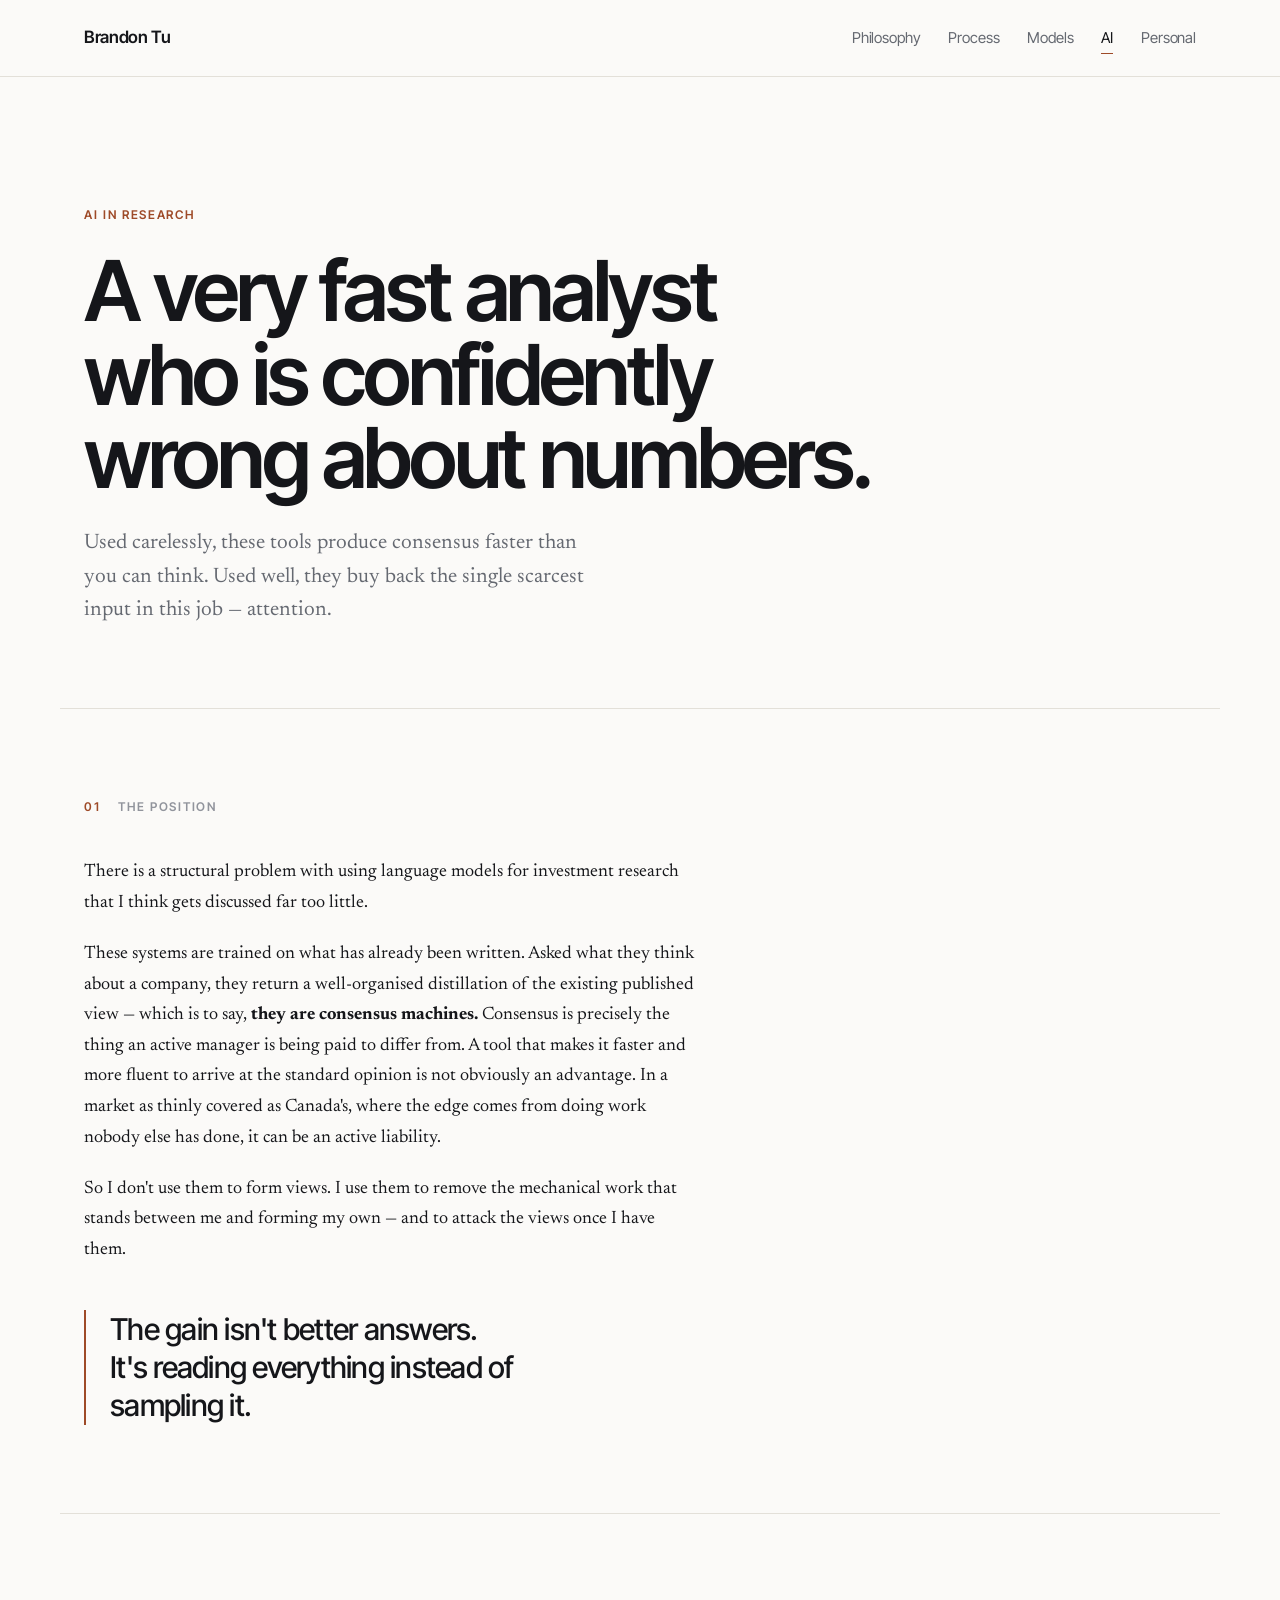
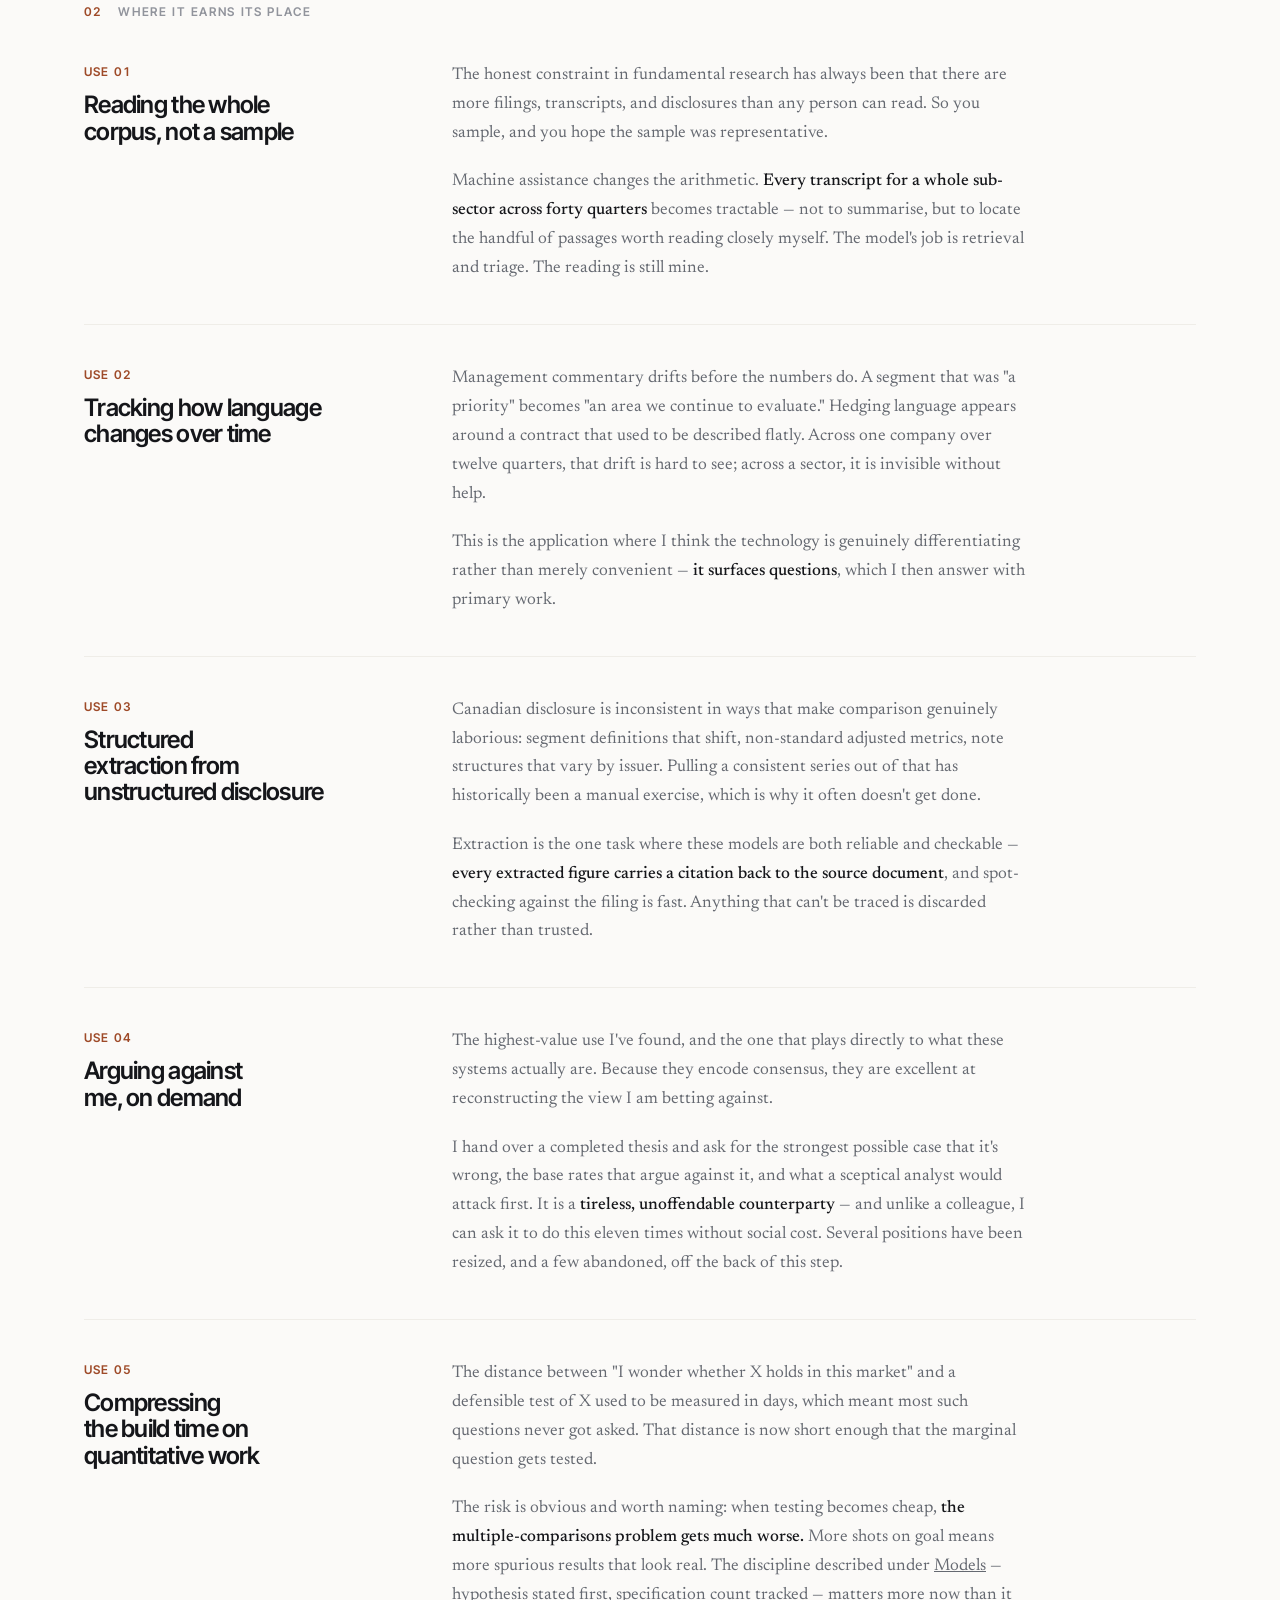
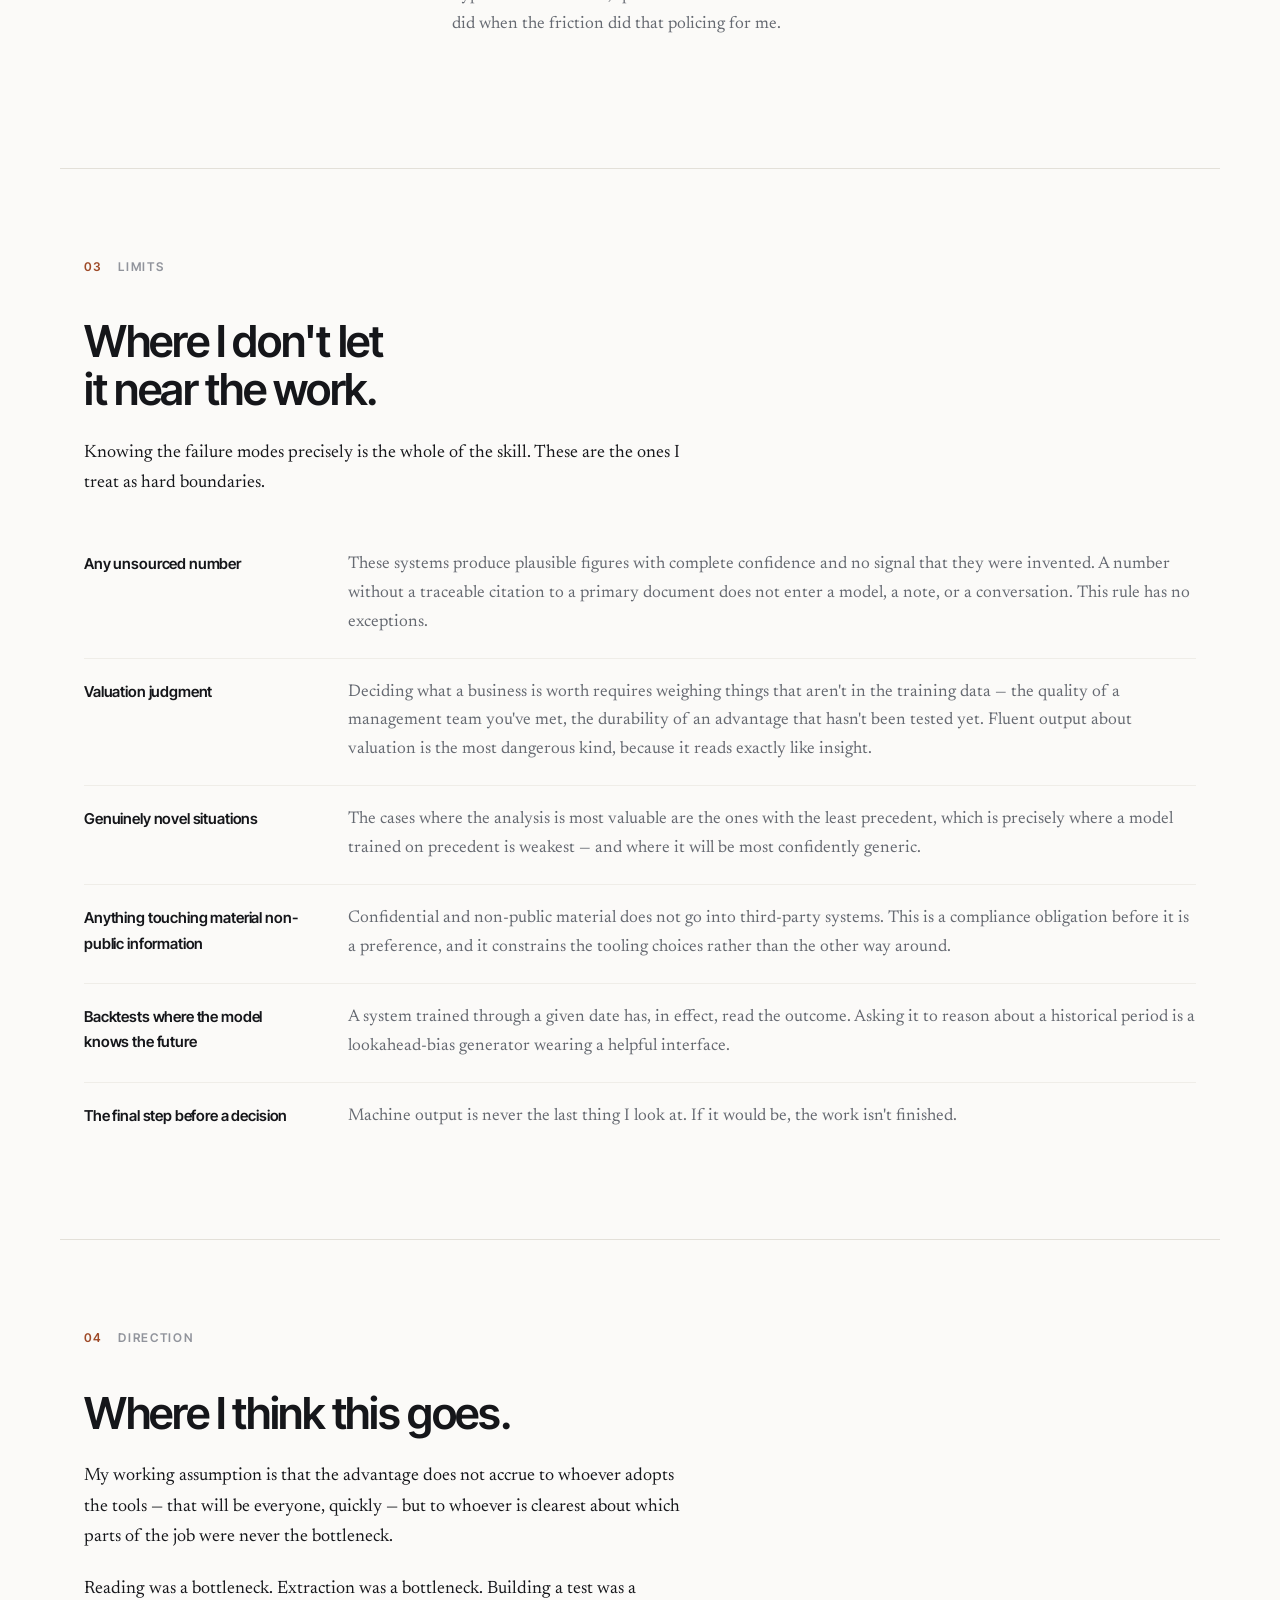
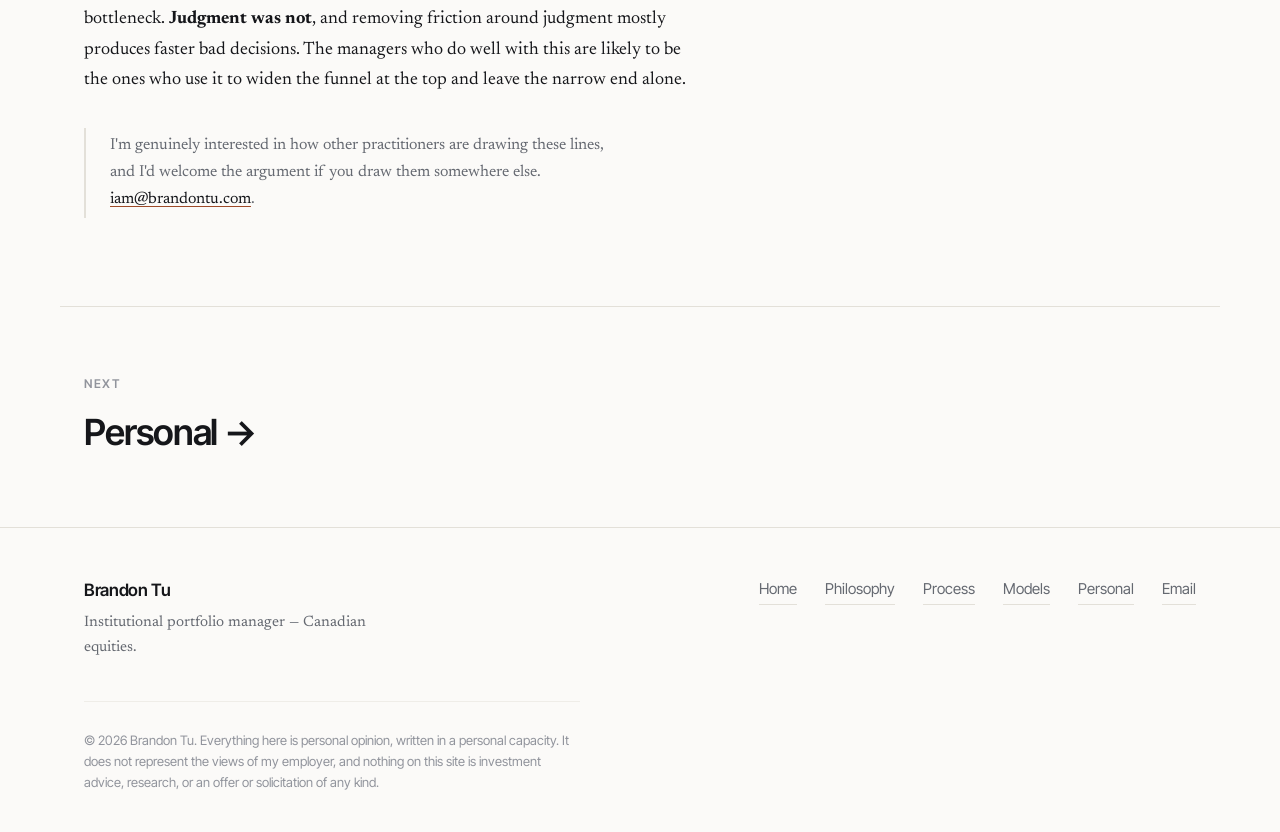
==== ai.html @ 85c9e6a0 "Add personal site: philosophy, process, models and AI research pages Hand-built static HTML/CSS with" ====
<!DOCTYPE html>
<html lang="en">
<head>
<meta charset="utf-8">
<meta name="viewport" content="width=device-width, initial-scale=1">
<title>AI in Research — Brandon Tu</title>
<meta name="description" content="Where machine assistance genuinely changes investment research, where it quietly degrades it, and the guardrails in between.">
<link rel="preconnect" href="https://fonts.googleapis.com">
<link rel="preconnect" href="https://fonts.gstatic.com" crossorigin>
<link href="https://fonts.googleapis.com/css2?family=Inter+Tight:wght@400;500;600&family=Newsreader:ital,opsz,wght@0,6..72,300..500;1,6..72,300..500&display=swap" rel="stylesheet">
<link rel="stylesheet" href="css/style.css">
</head>
<body>

<a class="skip-link" href="#main">Skip to content</a>

<header class="site-header">
  <div class="wrap header-inner">
    <a class="wordmark" href="index.html">Brandon&nbsp;Tu</a>
    <nav class="site-nav" aria-label="Primary">
      <a href="philosophy.html">Philosophy</a>
      <a href="process.html">Process</a>
      <a href="models.html">Models</a>
      <a href="ai.html" aria-current="page">AI</a>
      <a href="personal.html">Personal</a>
    </nav>
  </div>
</header>

<main id="main">

  <section class="hero wrap">
    <p class="eyebrow">AI in Research</p>
    <h1>A very fast analyst who is confidently wrong about numbers.</h1>
    <p class="lede">Used carelessly, these tools produce consensus faster than you can think. Used well, they buy back the single scarcest input in this job — attention.</p>
  </section>

  <section class="section wrap">
    <div class="section-head">
      <span class="section-num">01</span>
      <span class="section-label">The Position</span>
    </div>
    <div class="prose">
      <p>There is a structural problem with using language models for investment research that I think gets discussed far too little.</p>
      <p>These systems are trained on what has already been written. Asked what they think about a company, they return a well-organised distillation of the existing published view — which is to say, <strong>they are consensus machines.</strong> Consensus is precisely the thing an active manager is being paid to differ from. A tool that makes it faster and more fluent to arrive at the standard opinion is not obviously an advantage. In a market as thinly covered as Canada's, where the edge comes from doing work nobody else has done, it can be an active liability.</p>
      <p>So I don't use them to form views. I use them to remove the mechanical work that stands between me and forming my own — and to attack the views once I have them.</p>
    </div>

    <p class="pull">The gain isn't better answers. It's reading everything instead of sampling it.</p>
  </section>

  <section class="section wrap">
    <div class="section-head">
      <span class="section-num">02</span>
      <span class="section-label">Where It Earns Its Place</span>
    </div>

    <ol class="stages">

      <li>
        <div class="stage-key">
          <span class="num">USE 01</span>
          <h3>Reading the whole corpus, not a sample</h3>
        </div>
        <div class="stage-body">
          <p>The honest constraint in fundamental research has always been that there are more filings, transcripts, and disclosures than any person can read. So you sample, and you hope the sample was representative.</p>
          <p>Machine assistance changes the arithmetic. <strong>Every transcript for a whole sub-sector across forty quarters</strong> becomes tractable — not to summarise, but to locate the handful of passages worth reading closely myself. The model's job is retrieval and triage. The reading is still mine.</p>
        </div>
      </li>

      <li>
        <div class="stage-key">
          <span class="num">USE 02</span>
          <h3>Tracking how language changes over time</h3>
        </div>
        <div class="stage-body">
          <p>Management commentary drifts before the numbers do. A segment that was "a priority" becomes "an area we continue to evaluate." Hedging language appears around a contract that used to be described flatly. Across one company over twelve quarters, that drift is hard to see; across a sector, it is invisible without help.</p>
          <p>This is the application where I think the technology is genuinely differentiating rather than merely convenient — <strong>it surfaces questions</strong>, which I then answer with primary work.</p>
        </div>
      </li>

      <li>
        <div class="stage-key">
          <span class="num">USE 03</span>
          <h3>Structured extraction from unstructured disclosure</h3>
        </div>
        <div class="stage-body">
          <p>Canadian disclosure is inconsistent in ways that make comparison genuinely laborious: segment definitions that shift, non-standard adjusted metrics, note structures that vary by issuer. Pulling a consistent series out of that has historically been a manual exercise, which is why it often doesn't get done.</p>
          <p>Extraction is the one task where these models are both reliable and checkable — <strong>every extracted figure carries a citation back to the source document</strong>, and spot-checking against the filing is fast. Anything that can't be traced is discarded rather than trusted.</p>
        </div>
      </li>

      <li>
        <div class="stage-key">
          <span class="num">USE 04</span>
          <h3>Arguing against me, on demand</h3>
        </div>
        <div class="stage-body">
          <p>The highest-value use I've found, and the one that plays directly to what these systems actually are. Because they encode consensus, they are excellent at reconstructing the view I am betting against.</p>
          <p>I hand over a completed thesis and ask for the strongest possible case that it's wrong, the base rates that argue against it, and what a sceptical analyst would attack first. It is a <strong>tireless, unoffendable counterparty</strong> — and unlike a colleague, I can ask it to do this eleven times without social cost. Several positions have been resized, and a few abandoned, off the back of this step.</p>
        </div>
      </li>

      <li>
        <div class="stage-key">
          <span class="num">USE 05</span>
          <h3>Compressing the build time on quantitative work</h3>
        </div>
        <div class="stage-body">
          <p>The distance between "I wonder whether X holds in this market" and a defensible test of X used to be measured in days, which meant most such questions never got asked. That distance is now short enough that the marginal question gets tested.</p>
          <p>The risk is obvious and worth naming: when testing becomes cheap, <strong>the multiple-comparisons problem gets much worse.</strong> More shots on goal means more spurious results that look real. The discipline described under <a href="models.html">Models</a> — hypothesis stated first, specification count tracked — matters more now than it did when the friction did that policing for me.</p>
        </div>
      </li>

    </ol>
  </section>

  <section class="section wrap">
    <div class="section-head">
      <span class="section-num">03</span>
      <span class="section-label">Limits</span>
    </div>
    <h2>Where I don't let it near the work.</h2>
    <div class="prose">
      <p>Knowing the failure modes precisely is the whole of the skill. These are the ones I treat as hard boundaries.</p>
    </div>

    <ul class="plain-list" style="margin-top:2rem;">
      <li>
        <span class="term">Any unsourced number</span>
        <span>These systems produce plausible figures with complete confidence and no signal that they were invented. A number without a traceable citation to a primary document does not enter a model, a note, or a conversation. This rule has no exceptions.</span>
      </li>
      <li>
        <span class="term">Valuation judgment</span>
        <span>Deciding what a business is worth requires weighing things that aren't in the training data — the quality of a management team you've met, the durability of an advantage that hasn't been tested yet. Fluent output about valuation is the most dangerous kind, because it reads exactly like insight.</span>
      </li>
      <li>
        <span class="term">Genuinely novel situations</span>
        <span>The cases where the analysis is most valuable are the ones with the least precedent, which is precisely where a model trained on precedent is weakest — and where it will be most confidently generic.</span>
      </li>
      <li>
        <span class="term">Anything touching material non-public information</span>
        <span>Confidential and non-public material does not go into third-party systems. This is a compliance obligation before it is a preference, and it constrains the tooling choices rather than the other way around.</span>
      </li>
      <li>
        <span class="term">Backtests where the model knows the future</span>
        <span>A system trained through a given date has, in effect, read the outcome. Asking it to reason about a historical period is a lookahead-bias generator wearing a helpful interface.</span>
      </li>
      <li>
        <span class="term">The final step before a decision</span>
        <span>Machine output is never the last thing I look at. If it would be, the work isn't finished.</span>
      </li>
    </ul>
  </section>

  <section class="section wrap">
    <div class="section-head">
      <span class="section-num">04</span>
      <span class="section-label">Direction</span>
    </div>
    <h2>Where I think this goes.</h2>
    <div class="prose">
      <p>My working assumption is that the advantage does not accrue to whoever adopts the tools — that will be everyone, quickly — but to whoever is clearest about which parts of the job were never the bottleneck.</p>
      <p>Reading was a bottleneck. Extraction was a bottleneck. Building a test was a bottleneck. <strong>Judgment was not</strong>, and removing friction around judgment mostly produces faster bad decisions. The managers who do well with this are likely to be the ones who use it to widen the funnel at the top and leave the narrow end alone.</p>
      <p class="note">I'm genuinely interested in how other practitioners are drawing these lines, and I'd welcome the argument if you draw them somewhere else. <a href="mailto:iam@brandontu.com">iam@brandontu.com</a>.</p>
    </div>
  </section>

  <div class="wrap next-up">
    <a href="personal.html">
      <span class="label">Next</span>
      <span class="title">Personal →</span>
    </a>
  </div>

</main>

<footer class="site-footer">
  <div class="wrap footer-inner">
    <div>
      <p class="footer-name">Brandon Tu</p>
      <p class="footer-note">Institutional portfolio manager — Canadian equities.</p>
    </div>
    <div class="footer-links">
      <a href="index.html">Home</a>
      <a href="philosophy.html">Philosophy</a>
      <a href="process.html">Process</a>
      <a href="models.html">Models</a>
      <a href="personal.html">Personal</a>
      <a href="mailto:iam@brandontu.com">Email</a>
    </div>
  </div>
  <div class="wrap">
    <p class="colophon">© 2026 Brandon Tu. Everything here is personal opinion, written in a personal capacity. It does not represent the views of my employer, and nothing on this site is investment advice, research, or an offer or solicitation of any kind.</p>
  </div>
</footer>

</body>
</html>
---- css/style.css ----
/* ==========================================================================
   brandontu.com
   Modern editorial. Inter Tight for structure, Newsreader for reading.
   ========================================================================== */

:root {
  --bg:        #FBFAF8;
  --surface:   #FFFFFF;
  --ink:       #15161A;
  --muted:     #656971;
  --faint:     #91949C;
  --rule:      #E3E0D9;
  --rule-soft: #EFEDE8;
  --accent:    #9E4A28;
  --accent-bg: #F5EAE3;

  --sans:  "Inter Tight", ui-sans-serif, system-ui, -apple-system, "Segoe UI", sans-serif;
  --serif: "Newsreader", ui-serif, Georgia, "Times New Roman", serif;

  --wrap: 1160px;
  --measure: 34em;
  --gutter: 1.5rem;
}

@media (prefers-color-scheme: dark) {
  :root:not([data-theme="light"]) {
    --bg:        #111113;
    --surface:   #17181B;
    --ink:       #ECEBE7;
    --muted:     #9B9EA6;
    --faint:     #7A7D85;
    --rule:      #2A2B30;
    --rule-soft: #212226;
    --accent:    #D98A62;
    --accent-bg: #2A1E18;
  }
}

:root[data-theme="dark"] {
  --bg:        #111113;
  --surface:   #17181B;
  --ink:       #ECEBE7;
  --muted:     #9B9EA6;
  --faint:     #7A7D85;
  --rule:      #2A2B30;
  --rule-soft: #212226;
  --accent:    #D98A62;
  --accent-bg: #2A1E18;
}

/* --------------------------------------------------------------- reset -- */

*, *::before, *::after { box-sizing: border-box; }

html {
  -webkit-text-size-adjust: 100%;
  scroll-behavior: smooth;
}

@media (prefers-reduced-motion: reduce) {
  html { scroll-behavior: auto; }
  *, *::before, *::after {
    animation-duration: 0.01ms !important;
    transition-duration: 0.01ms !important;
  }
}

body {
  margin: 0;
  background: var(--bg);
  color: var(--ink);
  font-family: var(--serif);
  font-size: 1.0625rem;
  line-height: 1.7;
  font-optical-sizing: auto;
  -webkit-font-smoothing: antialiased;
  text-rendering: optimizeLegibility;
  overflow-x: hidden;
}

img { max-width: 100%; height: auto; display: block; }

h1, h2, h3, h4 {
  font-family: var(--sans);
  font-weight: 600;
  letter-spacing: -0.025em;
  line-height: 1.1;
  margin: 0;
  text-wrap: balance;
}

p { margin: 0 0 1.15em; }
p:last-child { margin-bottom: 0; }

a { color: inherit; }

a:focus-visible,
button:focus-visible {
  outline: 2px solid var(--accent);
  outline-offset: 3px;
  border-radius: 2px;
}

/* ----------------------------------------------------------- structure -- */

.wrap {
  width: 100%;
  max-width: var(--wrap);
  margin-inline: auto;
  padding-inline: var(--gutter);
}

.skip-link {
  position: absolute;
  left: -9999px;
  top: 0;
  background: var(--ink);
  color: var(--bg);
  padding: 0.75rem 1.25rem;
  font-family: var(--sans);
  font-size: 0.875rem;
  z-index: 100;
}
.skip-link:focus { left: 0; }

/* -------------------------------------------------------------- header -- */

.site-header {
  border-bottom: 1px solid var(--rule);
  background: var(--bg);
}

.header-inner {
  display: flex;
  flex-wrap: wrap;
  align-items: baseline;
  justify-content: space-between;
  gap: 0.5rem 2rem;
  padding-block: 1.4rem;
}

.wordmark {
  font-family: var(--sans);
  font-weight: 600;
  font-size: 1.0625rem;
  letter-spacing: -0.02em;
  text-decoration: none;
  white-space: nowrap;
}

.site-nav {
  display: flex;
  flex-wrap: wrap;
  gap: 0.35rem 1.75rem;
  font-family: var(--sans);
  font-size: 0.9375rem;
  letter-spacing: -0.01em;
}

.site-nav a {
  color: var(--muted);
  text-decoration: none;
  padding-block: 0.15rem;
  border-bottom: 1px solid transparent;
  transition: color 0.15s ease, border-color 0.15s ease;
}

.site-nav a:hover { color: var(--ink); }

.site-nav a[aria-current="page"] {
  color: var(--ink);
  border-bottom-color: var(--accent);
}

/* ---------------------------------------------------------------- hero -- */

.hero {
  padding-block: clamp(3.5rem, 11vw, 8rem) clamp(2.5rem, 7vw, 5rem);
}

.eyebrow {
  font-family: var(--sans);
  font-size: 0.75rem;
  font-weight: 600;
  letter-spacing: 0.14em;
  text-transform: uppercase;
  color: var(--accent);
  margin: 0 0 1.5rem;
}

.hero h1 {
  font-size: clamp(2.6rem, 7.5vw, 5.25rem);
  line-height: 0.99;
  letter-spacing: -0.04em;
  max-width: 15ch;
  margin-bottom: 1.75rem;
}

.lede {
  font-size: clamp(1.1rem, 2vw, 1.3125rem);
  line-height: 1.6;
  color: var(--muted);
  max-width: 44ch;
}

.lede strong { color: var(--ink); font-weight: 500; }

/* ------------------------------------------------------------- section -- */

.section {
  padding-block: clamp(3rem, 7vw, 5.5rem);
  border-top: 1px solid var(--rule);
}

.section-head {
  display: flex;
  align-items: baseline;
  gap: 1rem;
  margin-bottom: 2.5rem;
}

.section-num {
  font-family: var(--sans);
  font-size: 0.75rem;
  font-weight: 600;
  letter-spacing: 0.1em;
  color: var(--accent);
  font-variant-numeric: tabular-nums;
}

.section-label {
  font-family: var(--sans);
  font-size: 0.75rem;
  font-weight: 600;
  letter-spacing: 0.14em;
  text-transform: uppercase;
  color: var(--faint);
}

.section h2 {
  font-size: clamp(1.75rem, 3.6vw, 2.75rem);
  letter-spacing: -0.03em;
  max-width: 20ch;
  margin-bottom: 1.5rem;
}

.prose {
  max-width: var(--measure);
  font-size: 1.125rem;
}

.prose-wide { max-width: 46em; }

.prose a {
  color: var(--ink);
  text-decoration: underline;
  text-decoration-color: var(--accent);
  text-underline-offset: 0.2em;
  text-decoration-thickness: 1px;
}
.prose a:hover { color: var(--accent); }

/* --------------------------------------------------------------- pull -- */

.pull {
  font-family: var(--sans);
  font-size: clamp(1.35rem, 2.8vw, 1.875rem);
  font-weight: 500;
  line-height: 1.28;
  letter-spacing: -0.025em;
  max-width: 24ch;
  margin-block: 2.75rem;
  padding-left: 1.5rem;
  border-left: 2px solid var(--accent);
  color: var(--ink);
}

/* -------------------------------------------------------------- tenets -- */

.tenets {
  list-style: none;
  margin: 0;
  padding: 0;
  counter-reset: tenet;
}

.tenets > li {
  counter-increment: tenet;
  padding-block: 2.25rem;
  border-top: 1px solid var(--rule-soft);
  display: grid;
  grid-template-columns: 3.5rem 1fr;
  gap: 0 1.5rem;
  align-items: start;
}

.tenets > li:first-child { border-top: none; padding-top: 0; }

.tenets > li::before {
  content: counter(tenet, decimal-leading-zero);
  font-family: var(--sans);
  font-size: 0.8125rem;
  font-weight: 600;
  letter-spacing: 0.06em;
  color: var(--accent);
  font-variant-numeric: tabular-nums;
  padding-top: 0.45rem;
}

.tenets h3 {
  font-size: 1.3125rem;
  letter-spacing: -0.02em;
  margin-bottom: 0.7rem;
  max-width: 28ch;
}

.tenets .body { max-width: var(--measure); color: var(--muted); }
.tenets .body strong { color: var(--ink); font-weight: 500; }

@media (max-width: 40em) {
  .tenets > li { grid-template-columns: 1fr; gap: 0.6rem; }
  .tenets > li::before { padding-top: 0; }
}

/* ---------------------------------------------------------------- grid -- */

.card-grid {
  display: grid;
  grid-template-columns: repeat(auto-fit, minmax(16rem, 1fr));
  gap: 1px;
  background: var(--rule);
  border: 1px solid var(--rule);
}

.card {
  background: var(--bg);
  padding: 2rem 1.75rem 2.25rem;
  text-decoration: none;
  display: flex;
  flex-direction: column;
  gap: 0.75rem;
  transition: background 0.18s ease;
}

.card:hover { background: var(--surface); }

.card .card-num {
  font-family: var(--sans);
  font-size: 0.75rem;
  font-weight: 600;
  letter-spacing: 0.1em;
  color: var(--accent);
  font-variant-numeric: tabular-nums;
}

.card h3 {
  font-size: 1.375rem;
  letter-spacing: -0.025em;
}

.card p {
  color: var(--muted);
  font-size: 1rem;
  line-height: 1.6;
  margin: 0;
}

.card .card-go {
  font-family: var(--sans);
  font-size: 0.875rem;
  font-weight: 500;
  color: var(--accent);
  margin-top: auto;
  padding-top: 0.75rem;
}

/* -------------------------------------------------------------- stages -- */

.stages {
  list-style: none;
  margin: 0;
  padding: 0;
}

.stages > li {
  display: grid;
  grid-template-columns: minmax(0, 20rem) minmax(0, 1fr);
  gap: 1rem 3rem;
  padding-block: 2.5rem;
  border-top: 1px solid var(--rule-soft);
}

.stages > li:first-child { border-top: none; padding-top: 0; }

.stage-key { position: relative; }

.stage-key .num {
  font-family: var(--sans);
  font-size: 0.75rem;
  font-weight: 600;
  letter-spacing: 0.1em;
  color: var(--accent);
  font-variant-numeric: tabular-nums;
  display: block;
  margin-bottom: 0.6rem;
}

.stage-key h3 {
  font-size: 1.5rem;
  letter-spacing: -0.03em;
  max-width: 16ch;
}

.stage-body { color: var(--muted); max-width: var(--measure); }
.stage-body strong { color: var(--ink); font-weight: 500; }

.stage-body ul {
  margin: 1em 0 0;
  padding-left: 1.1em;
}
.stage-body li { margin-bottom: 0.5em; }

@media (max-width: 52em) {
  .stages > li { grid-template-columns: 1fr; gap: 0.85rem; }
}

/* -------------------------------------------------------------- models -- */

.model {
  border: 1px solid var(--rule);
  background: var(--surface);
  padding: clamp(1.75rem, 4vw, 2.75rem);
  margin-bottom: 1.5rem;
}

.model-head {
  display: flex;
  flex-wrap: wrap;
  align-items: baseline;
  justify-content: space-between;
  gap: 0.75rem 1.5rem;
  margin-bottom: 1.5rem;
  padding-bottom: 1.25rem;
  border-bottom: 1px solid var(--rule-soft);
}

.model-head h3 {
  font-size: clamp(1.3rem, 2.5vw, 1.625rem);
  letter-spacing: -0.03em;
  max-width: 24ch;
}

.tag {
  font-family: var(--sans);
  font-size: 0.6875rem;
  font-weight: 600;
  letter-spacing: 0.1em;
  text-transform: uppercase;
  color: var(--accent);
  background: var(--accent-bg);
  padding: 0.35rem 0.6rem;
  white-space: nowrap;
}

.model-rows { display: grid; gap: 1.5rem; }

.model-row {
  display: grid;
  grid-template-columns: minmax(0, 11rem) minmax(0, 1fr);
  gap: 0.4rem 2rem;
}

.model-row dt {
  font-family: var(--sans);
  font-size: 0.75rem;
  font-weight: 600;
  letter-spacing: 0.12em;
  text-transform: uppercase;
  color: var(--faint);
  padding-top: 0.3rem;
}

.model-row dd {
  margin: 0;
  color: var(--muted);
  max-width: var(--measure);
}

.model-row dd strong { color: var(--ink); font-weight: 500; }

@media (max-width: 44em) {
  .model-row { grid-template-columns: 1fr; gap: 0.25rem; }
  .model-row dt { padding-top: 0; }
}

/* --------------------------------------------------------- two-column -- */

.split {
  display: grid;
  grid-template-columns: minmax(0, 1fr) minmax(0, 1fr);
  gap: clamp(2rem, 5vw, 4.5rem);
  align-items: start;
}

@media (max-width: 52em) {
  .split { grid-template-columns: 1fr; }
}

.portrait {
  border: 1px solid var(--rule);
  filter: grayscale(0.15);
}

.portrait-caption {
  font-family: var(--sans);
  font-size: 0.8125rem;
  color: var(--faint);
  margin-top: 0.85rem;
}

/* -------------------------------------------------------------- lists -- */

.plain-list {
  list-style: none;
  margin: 0;
  padding: 0;
}

.plain-list > li {
  padding-block: 1.25rem;
  border-top: 1px solid var(--rule-soft);
  display: grid;
  grid-template-columns: minmax(0, 14rem) minmax(0, 1fr);
  gap: 0.35rem 2.5rem;
  color: var(--muted);
}

.plain-list > li:first-child { border-top: none; }

.plain-list .term {
  font-family: var(--sans);
  font-weight: 600;
  font-size: 0.9375rem;
  letter-spacing: -0.01em;
  color: var(--ink);
}

@media (max-width: 44em) {
  .plain-list > li { grid-template-columns: 1fr; }
}

/* --------------------------------------------------------------- note -- */

.note {
  border-left: 2px solid var(--rule);
  padding: 0.25rem 0 0.25rem 1.5rem;
  color: var(--muted);
  font-size: 1rem;
  max-width: var(--measure);
  margin-block: 2rem;
}

/* ------------------------------------------------------------ next-up -- */

.next-up {
  border-top: 1px solid var(--rule);
  padding-block: clamp(2.5rem, 5vw, 4rem);
}

.next-up a {
  text-decoration: none;
  display: inline-flex;
  flex-direction: column;
  gap: 0.5rem;
}

.next-up .label {
  font-family: var(--sans);
  font-size: 0.75rem;
  font-weight: 600;
  letter-spacing: 0.14em;
  text-transform: uppercase;
  color: var(--faint);
}

.next-up .title {
  font-family: var(--sans);
  font-size: clamp(1.5rem, 3.5vw, 2.25rem);
  font-weight: 600;
  letter-spacing: -0.03em;
  transition: color 0.15s ease;
}

.next-up a:hover .title { color: var(--accent); }

/* -------------------------------------------------------------- footer -- */

.site-footer {
  border-top: 1px solid var(--rule);
  padding-block: 3rem 2.5rem;
  margin-top: auto;
}

.footer-inner {
  display: flex;
  flex-wrap: wrap;
  justify-content: space-between;
  gap: 1.75rem 2rem;
  padding-bottom: 2.5rem;
}

.footer-name {
  font-family: var(--sans);
  font-weight: 600;
  letter-spacing: -0.02em;
  margin: 0 0 0.3rem;
}

.footer-note {
  color: var(--muted);
  font-size: 0.9375rem;
  margin: 0;
  max-width: 34ch;
}

.footer-links {
  display: flex;
  flex-wrap: wrap;
  gap: 0.5rem 1.75rem;
  font-family: var(--sans);
  font-size: 0.9375rem;
  align-items: flex-start;
}

.footer-links a {
  color: var(--muted);
  text-decoration: none;
  border-bottom: 1px solid var(--rule);
  padding-bottom: 2px;
  transition: color 0.15s ease, border-color 0.15s ease;
}

.footer-links a:hover {
  color: var(--ink);
  border-bottom-color: var(--accent);
}

.colophon {
  font-family: var(--sans);
  font-size: 0.8125rem;
  line-height: 1.6;
  color: var(--faint);
  margin: 0;
  max-width: 62ch;
  padding-top: 1.75rem;
  border-top: 1px solid var(--rule-soft);
}

/* ------------------------------------------------------ TK placeholder --
   Draft-stage marker. Every .tk is copy awaiting real detail from Brandon.
   Delete this rule (and unwrap the spans) before the site goes public.
   -------------------------------------------------------------------- */

.tk {
  background: var(--accent-bg);
  border-bottom: 1px dashed var(--accent);
  padding: 0 0.15em;
}

/* --------------------------------------------------------------- misc -- */

body { display: flex; flex-direction: column; min-height: 100vh; }
main { flex: 1 0 auto; }

@media (max-width: 30em) {
  :root { --gutter: 1rem; }
}
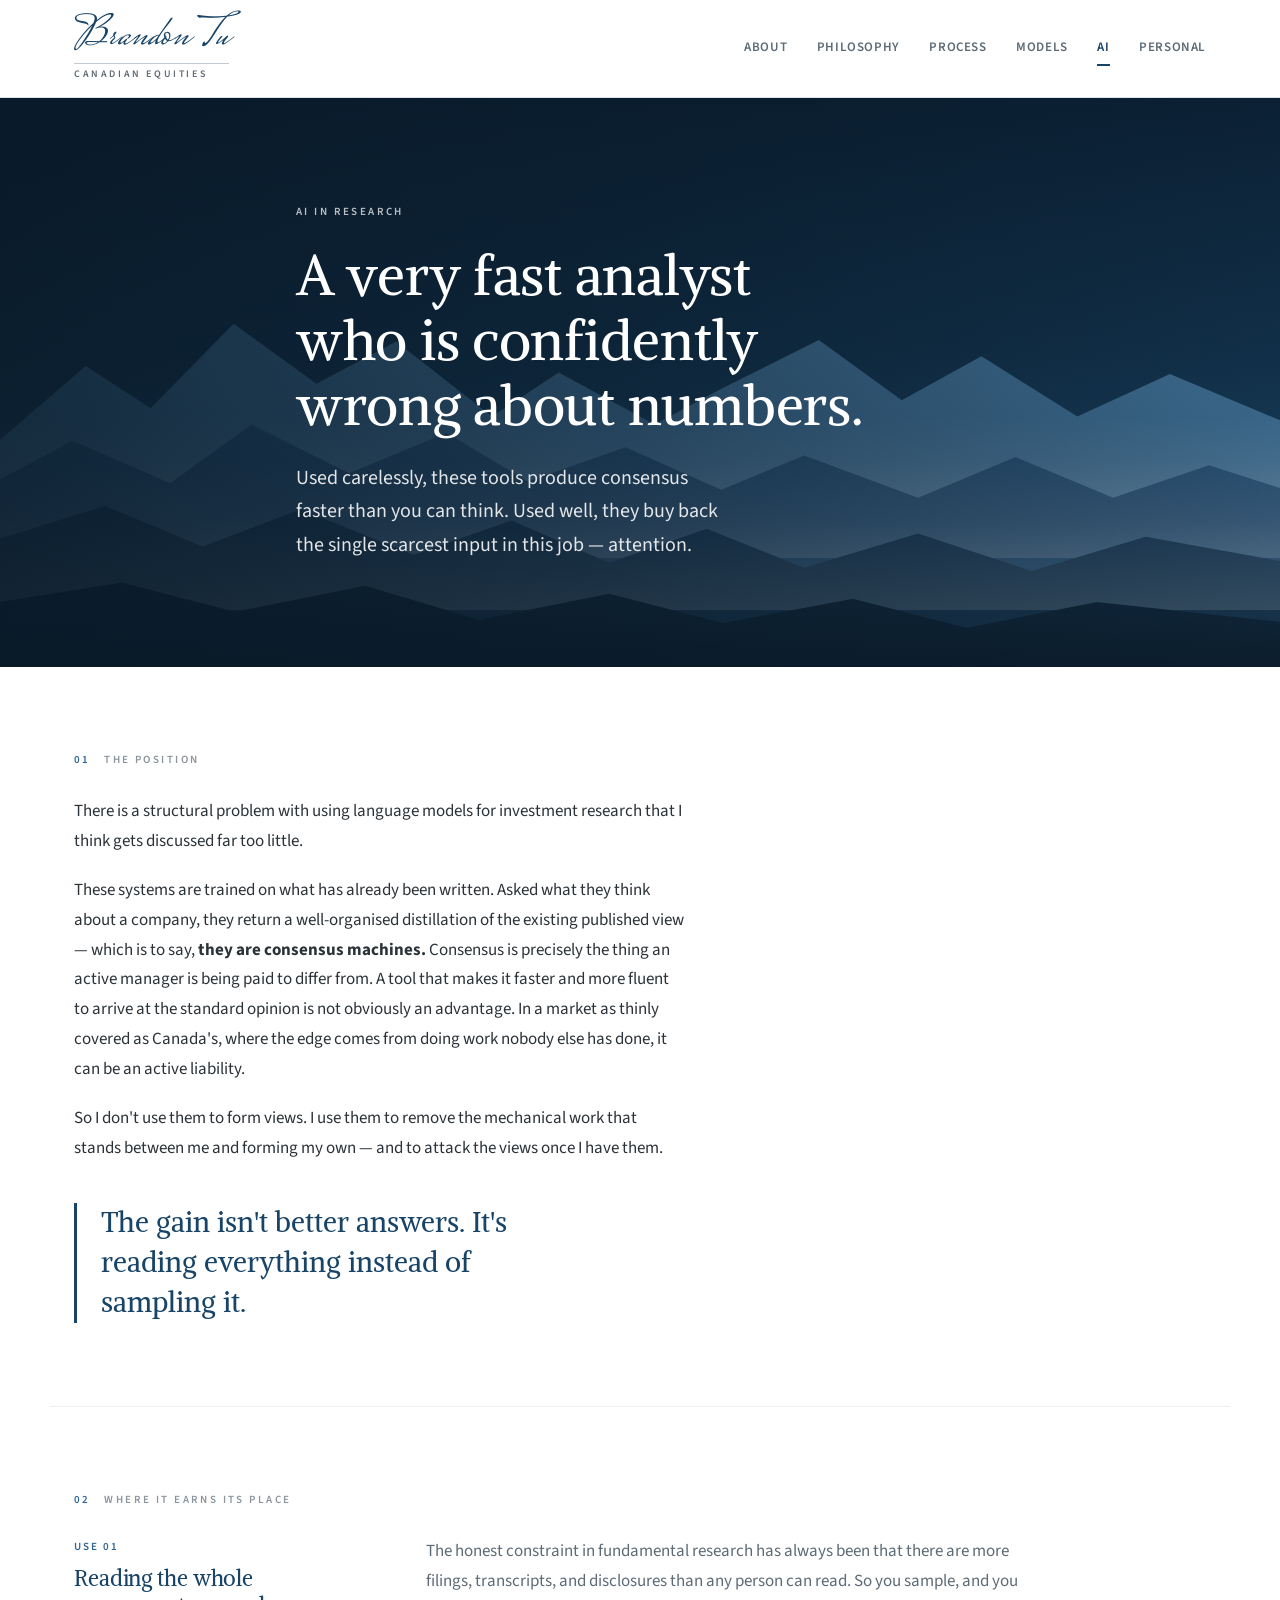
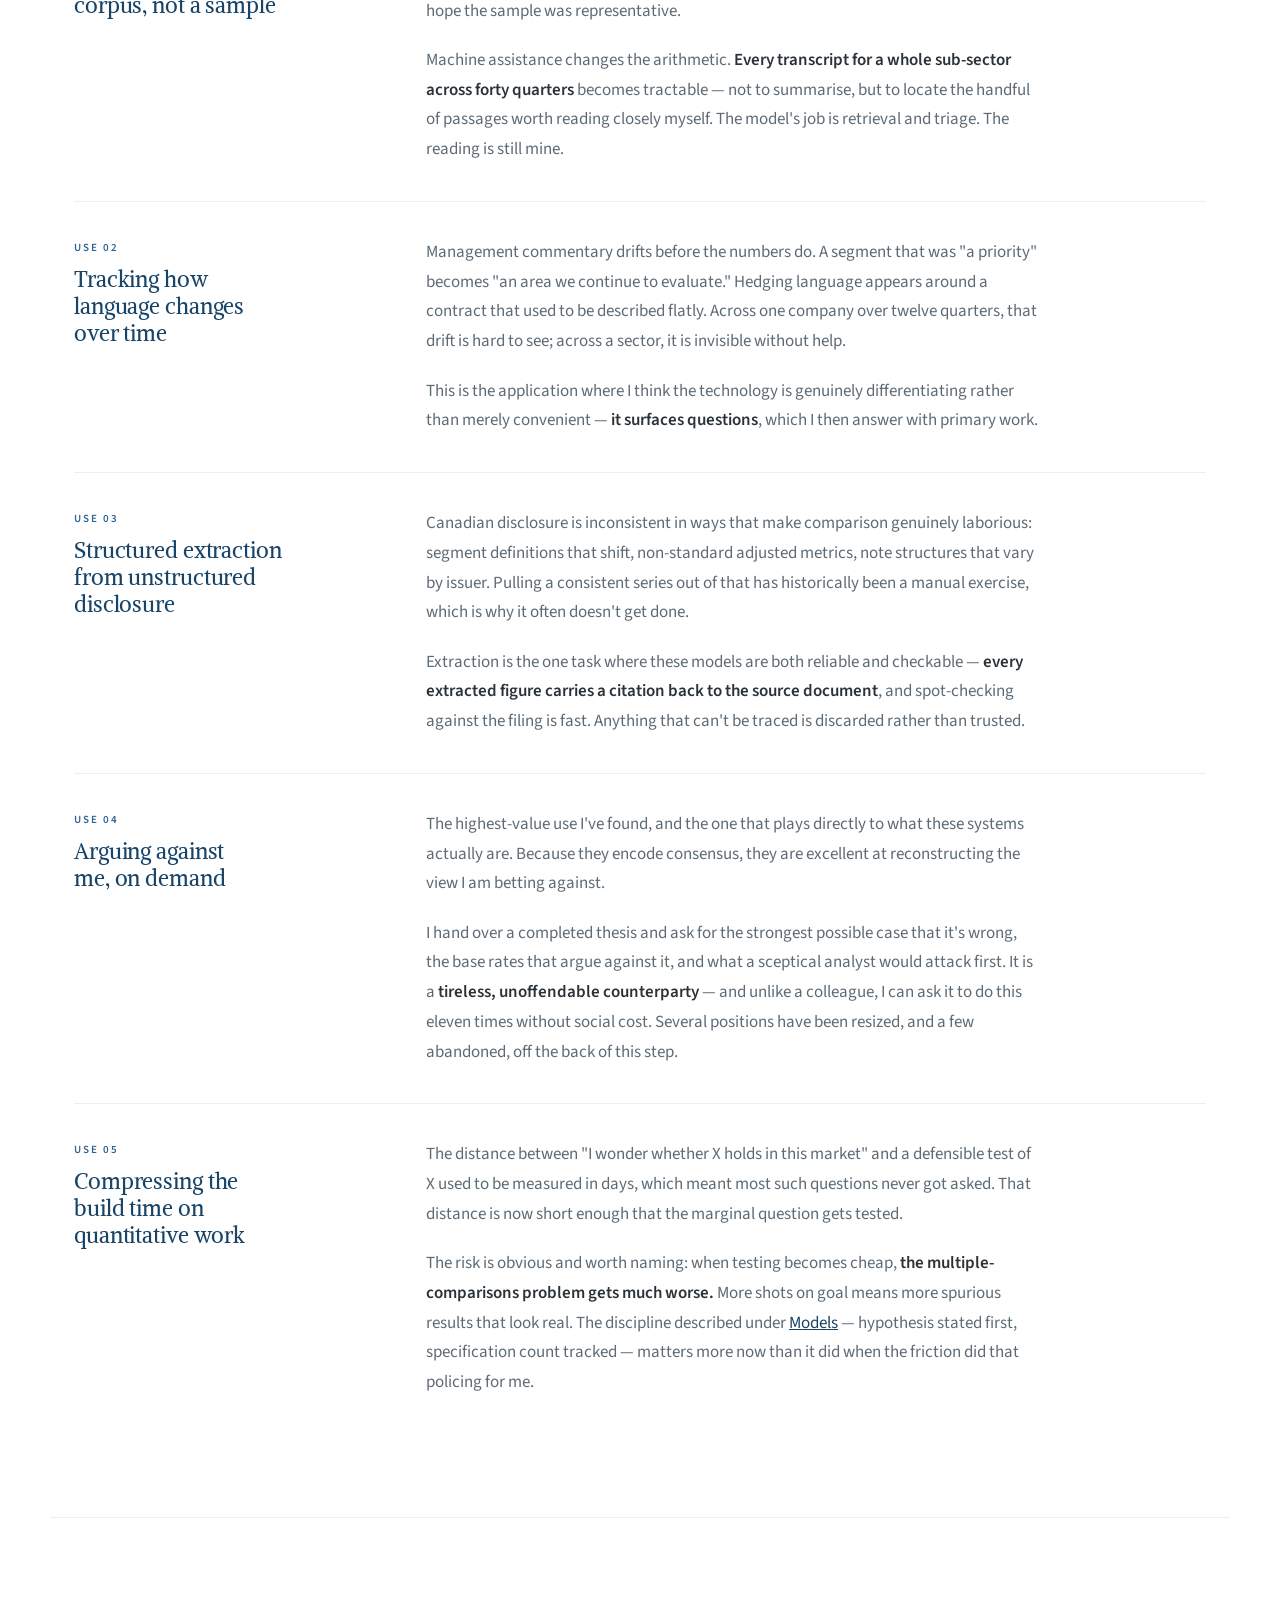
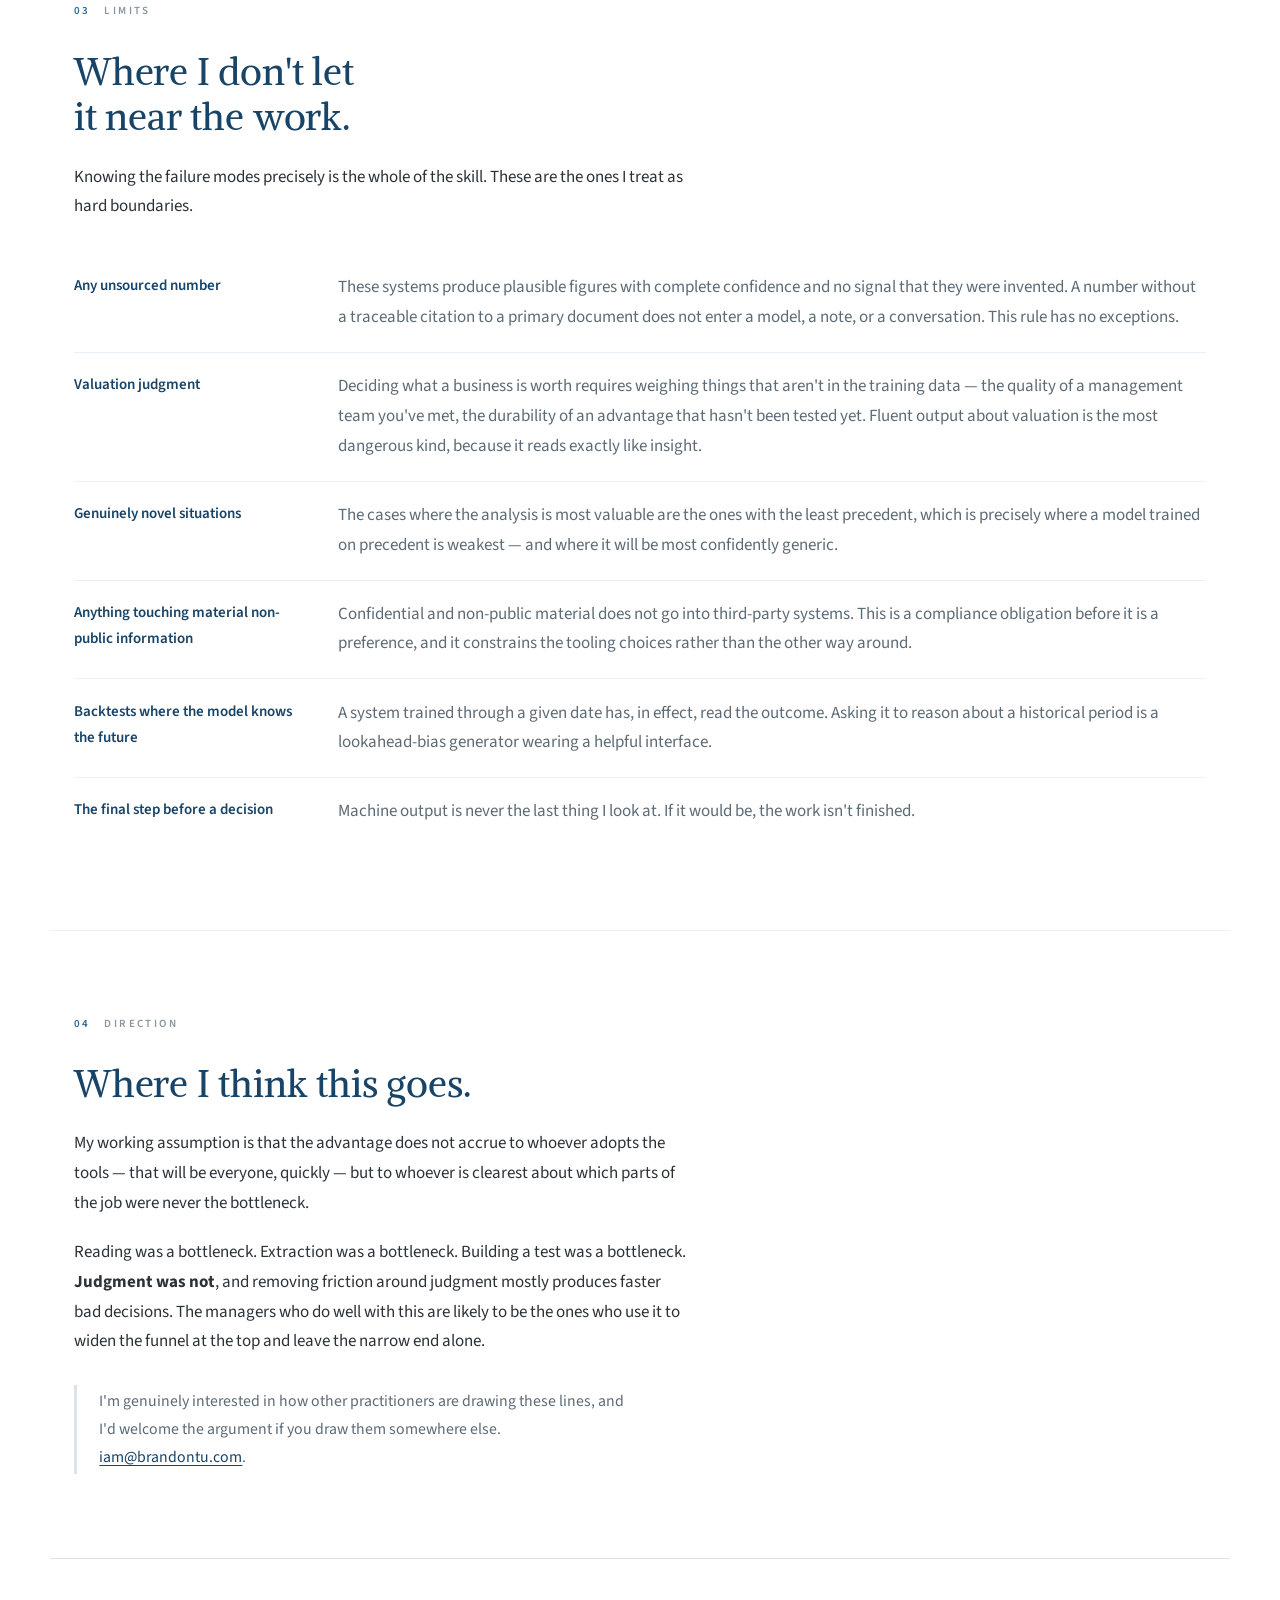
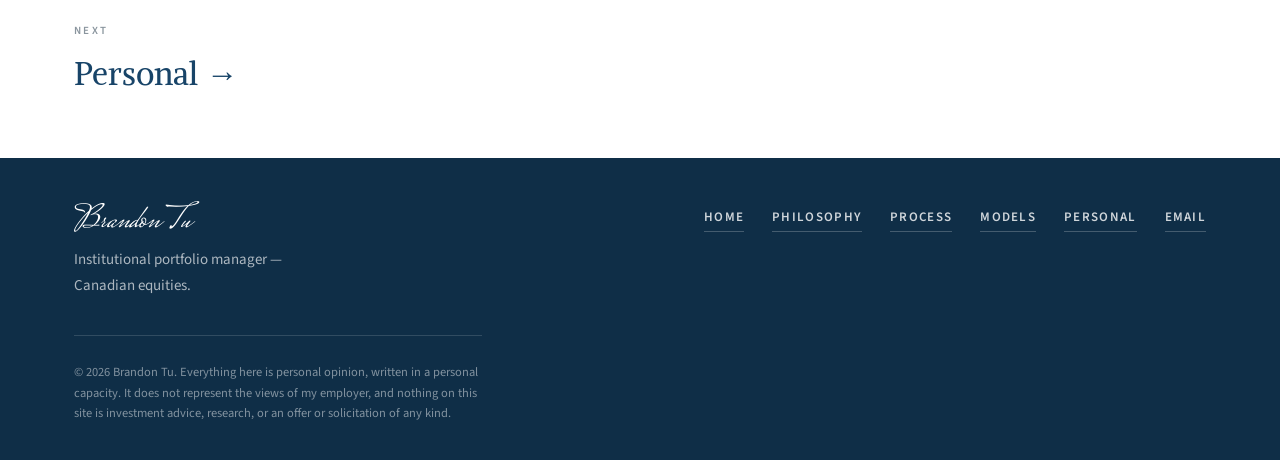
==== commit b0557c4d: "Restyle site: navy palette, Alike serif, ridgeline hero, signature wordmark Reframes the design arou" ====
--- a/ai.html
+++ b/ai.html
@@ -7,7 +7,7 @@
 <meta name="description" content="Where machine assistance genuinely changes investment research, where it quietly degrades it, and the guardrails in between.">
 <link rel="preconnect" href="https://fonts.googleapis.com">
 <link rel="preconnect" href="https://fonts.gstatic.com" crossorigin>
-<link href="https://fonts.googleapis.com/css2?family=Inter+Tight:wght@400;500;600&family=Newsreader:ital,opsz,wght@0,6..72,300..500;1,6..72,300..500&display=swap" rel="stylesheet">
+<link href="https://fonts.googleapis.com/css2?family=Alike&family=Mrs+Saint+Delafield&family=Source+Sans+3:wght@300;400;600&display=swap" rel="stylesheet">
 <link rel="stylesheet" href="css/style.css">
 </head>
 <body>
@@ -16,8 +16,13 @@
 
 <header class="site-header">
   <div class="wrap header-inner">
-    <a class="wordmark" href="index.html">Brandon&nbsp;Tu</a>
+    <a class="logo" href="index.html" aria-label="Brandon Tu">
+      <span class="logo-sig">Brandon Tu</span>
+      <span class="logo-rule"></span>
+      <span class="logo-name">Canadian Equities</span>
+    </a>
     <nav class="site-nav" aria-label="Primary">
+      <a href="index.html">About</a>
       <a href="philosophy.html">Philosophy</a>
       <a href="process.html">Process</a>
       <a href="models.html">Models</a>
@@ -29,10 +34,13 @@
 
 <main id="main">
 
-  <section class="hero wrap">
+  <section class="hero">
+    <div class="wrap hero-inner">
     <p class="eyebrow">AI in Research</p>
     <h1>A very fast analyst who is confidently wrong about numbers.</h1>
     <p class="lede">Used carelessly, these tools produce consensus faster than you can think. Used well, they buy back the single scarcest input in this job — attention.</p>
+  
+    </div>
   </section>
 
   <section class="section wrap">
--- a/css/style.css
+++ b/css/style.css
@@ -1,61 +1,37 @@
 /* ==========================================================================
    brandontu.com
-   Modern editorial. Inter Tight for structure, Newsreader for reading.
+   Navy / Alike serif / layered ridgeline hero.
+   Class names are held stable across pages so every page inherits the theme.
    ========================================================================== */
 
 :root {
-  --bg:        #FBFAF8;
-  --surface:   #FFFFFF;
-  --ink:       #15161A;
-  --muted:     #656971;
-  --faint:     #91949C;
-  --rule:      #E3E0D9;
-  --rule-soft: #EFEDE8;
-  --accent:    #9E4A28;
-  --accent-bg: #F5EAE3;
-
-  --sans:  "Inter Tight", ui-sans-serif, system-ui, -apple-system, "Segoe UI", sans-serif;
-  --serif: "Newsreader", ui-serif, Georgia, "Times New Roman", serif;
-
-  --wrap: 1160px;
-  --measure: 34em;
+  --navy:       #184468;
+  --navy-deep:  #0F2E47;
+  --navy-mid:   #2C6494;
+  --navy-tint:  #E9EFF4;
+  --navy-wash:  #F5F8FA;
+
+  --ink:        #2B3238;
+  --muted:      #5D6B76;
+  --faint:      #8A959E;
+  --rule:       #DCE3E9;
+  --rule-soft:  #EBF0F4;
+  --bg:         #FFFFFF;
+
+  --serif:  "Alike", Georgia, "Times New Roman", serif;
+  --sans:   "Source Sans 3", ui-sans-serif, system-ui, -apple-system, "Segoe UI", sans-serif;
+  --script: "Mrs Saint Delafield", "Brush Script MT", cursive;
+
+  --wrap: 1180px;
+  --measure: 36em;
   --gutter: 1.5rem;
 }
 
-@media (prefers-color-scheme: dark) {
-  :root:not([data-theme="light"]) {
-    --bg:        #111113;
-    --surface:   #17181B;
-    --ink:       #ECEBE7;
-    --muted:     #9B9EA6;
-    --faint:     #7A7D85;
-    --rule:      #2A2B30;
-    --rule-soft: #212226;
-    --accent:    #D98A62;
-    --accent-bg: #2A1E18;
-  }
-}
-
-:root[data-theme="dark"] {
-  --bg:        #111113;
-  --surface:   #17181B;
-  --ink:       #ECEBE7;
-  --muted:     #9B9EA6;
-  --faint:     #7A7D85;
-  --rule:      #2A2B30;
-  --rule-soft: #212226;
-  --accent:    #D98A62;
-  --accent-bg: #2A1E18;
-}
-
 /* --------------------------------------------------------------- reset -- */
 
 *, *::before, *::after { box-sizing: border-box; }
 
-html {
-  -webkit-text-size-adjust: 100%;
-  scroll-behavior: smooth;
-}
+html { -webkit-text-size-adjust: 100%; scroll-behavior: smooth; }
 
 @media (prefers-reduced-motion: reduce) {
   html { scroll-behavior: auto; }
@@ -69,22 +45,27 @@
   margin: 0;
   background: var(--bg);
   color: var(--ink);
+  font-family: var(--sans);
+  font-size: 1.0625rem;
+  line-height: 1.75;
+  font-weight: 400;
+  -webkit-font-smoothing: antialiased;
+  overflow-x: hidden;
+  display: flex;
+  flex-direction: column;
+  min-height: 100vh;
+}
+
+main { flex: 1 0 auto; }
+
+img { max-width: 100%; height: auto; display: block; }
+
+h1, h2, h3, h4 {
   font-family: var(--serif);
-  font-size: 1.0625rem;
-  line-height: 1.7;
-  font-optical-sizing: auto;
-  -webkit-font-smoothing: antialiased;
-  text-rendering: optimizeLegibility;
-  overflow-x: hidden;
-}
-
-img { max-width: 100%; height: auto; display: block; }
-
-h1, h2, h3, h4 {
-  font-family: var(--sans);
-  font-weight: 600;
-  letter-spacing: -0.025em;
-  line-height: 1.1;
+  font-weight: 400;
+  line-height: 1.22;
+  letter-spacing: -0.005em;
+  color: var(--navy);
   margin: 0;
   text-wrap: balance;
 }
@@ -92,13 +73,11 @@
 p { margin: 0 0 1.15em; }
 p:last-child { margin-bottom: 0; }
 
-a { color: inherit; }
-
-a:focus-visible,
-button:focus-visible {
-  outline: 2px solid var(--accent);
+a { color: var(--navy); }
+
+a:focus-visible, button:focus-visible {
+  outline: 2px solid var(--navy-mid);
   outline-offset: 3px;
-  border-radius: 2px;
 }
 
 /* ----------------------------------------------------------- structure -- */
@@ -113,187 +92,305 @@
 .skip-link {
   position: absolute;
   left: -9999px;
-  top: 0;
-  background: var(--ink);
-  color: var(--bg);
+  background: var(--navy);
+  color: #fff;
   padding: 0.75rem 1.25rem;
   font-family: var(--sans);
   font-size: 0.875rem;
   z-index: 100;
 }
-.skip-link:focus { left: 0; }
+.skip-link:focus { left: 0; top: 0; }
 
 /* -------------------------------------------------------------- header -- */
 
 .site-header {
+  background: #fff;
   border-bottom: 1px solid var(--rule);
-  background: var(--bg);
+  position: relative;
+  z-index: 10;
 }
 
 .header-inner {
   display: flex;
+  align-items: center;
+  justify-content: space-between;
+  gap: 1rem 2rem;
+  padding-block: 1.1rem;
   flex-wrap: wrap;
-  align-items: baseline;
-  justify-content: space-between;
-  gap: 0.5rem 2rem;
-  padding-block: 1.4rem;
-}
-
-.wordmark {
-  font-family: var(--sans);
-  font-weight: 600;
-  font-size: 1.0625rem;
-  letter-spacing: -0.02em;
+}
+
+/* --- logo lockup: signature wordmark, left --- */
+
+.logo {
   text-decoration: none;
-  white-space: nowrap;
-}
+  display: block;
+  line-height: 1;
+  flex: 0 0 auto;
+}
+
+.logo-sig {
+  display: block;
+  font-family: var(--script);
+  font-size: 2.75rem;
+  line-height: 0.92;
+  color: var(--navy);
+  letter-spacing: 0.01em;
+}
+
+.logo-rule {
+  display: block;
+  width: 100%;
+  height: 1px;
+  background: var(--navy);
+  opacity: 0.28;
+  margin: 0.3rem 0 0.35rem;
+}
+
+.logo-name {
+  display: block;
+  font-family: var(--sans);
+  font-size: 0.625rem;
+  font-weight: 600;
+  letter-spacing: 0.26em;
+  text-transform: uppercase;
+  color: var(--muted);
+}
+
+/* --- nav, right --- */
 
 .site-nav {
   display: flex;
   flex-wrap: wrap;
-  gap: 0.35rem 1.75rem;
+  gap: 0.35rem 1.85rem;
   font-family: var(--sans);
   font-size: 0.9375rem;
-  letter-spacing: -0.01em;
+  font-weight: 600;
+  letter-spacing: 0.04em;
+  text-transform: uppercase;
 }
 
 .site-nav a {
   color: var(--muted);
   text-decoration: none;
-  padding-block: 0.15rem;
-  border-bottom: 1px solid transparent;
+  padding-block: 0.35rem;
+  border-bottom: 2px solid transparent;
   transition: color 0.15s ease, border-color 0.15s ease;
-}
-
-.site-nav a:hover { color: var(--ink); }
+  font-size: 0.8125rem;
+}
+
+.site-nav a:hover { color: var(--navy); }
 
 .site-nav a[aria-current="page"] {
-  color: var(--ink);
-  border-bottom-color: var(--accent);
+  color: var(--navy);
+  border-bottom-color: var(--navy);
+}
+
+@media (max-width: 46em) {
+  .header-inner { justify-content: center; text-align: center; }
+  .site-nav { justify-content: center; gap: 0.25rem 1.25rem; }
 }
 
 /* ---------------------------------------------------------------- hero -- */
 
 .hero {
-  padding-block: clamp(3.5rem, 11vw, 8rem) clamp(2.5rem, 7vw, 5rem);
+  position: relative;
+  background: linear-gradient(180deg, #0C2237 0%, #13344F 45%, #27587D 100%);
+  color: #fff;
+  overflow: hidden;
+  isolation: isolate;
+}
+
+.hero::after {
+  content: "";
+  position: absolute;
+  inset: 0;
+  background-image: url("../img/ridge.svg");
+  background-size: cover;
+  background-position: center bottom;
+  background-repeat: no-repeat;
+  z-index: -2;
+}
+
+.hero::before {
+  content: "";
+  position: absolute;
+  inset: 0;
+  background: linear-gradient(90deg, rgba(8,24,38,0.80) 0%, rgba(8,24,38,0.55) 48%, rgba(8,24,38,0.18) 100%);
+  z-index: -1;
+}
+
+.hero-inner {
+  position: relative;
+  padding-block: clamp(3.5rem, 9vw, 6.5rem);
+  max-width: 46rem;
+}
+
+.hero--full .hero-inner {
+  min-height: min(68vh, 34rem);
+  display: flex;
+  flex-direction: column;
+  justify-content: center;
+  padding-block: clamp(4.5rem, 12vw, 9rem);
+}
+
+.hero h1 {
+  color: #fff;
+  font-size: clamp(2.1rem, 4.6vw, 3.5rem);
+  line-height: 1.16;
+  margin-bottom: 1.5rem;
+  max-width: 19ch;
+}
+
+.hero .lede {
+  font-size: clamp(1.0625rem, 1.7vw, 1.25rem);
+  line-height: 1.68;
+  color: rgba(255,255,255,0.88);
+  max-width: 44ch;
+  margin: 0;
 }
 
 .eyebrow {
   font-family: var(--sans);
-  font-size: 0.75rem;
+  font-size: 0.6875rem;
+  font-weight: 600;
+  letter-spacing: 0.22em;
+  text-transform: uppercase;
+  color: rgba(255,255,255,0.72);
+  margin: 0 0 1.35rem;
+}
+
+.section .eyebrow { color: var(--navy-mid); }
+
+/* --- credentials strip under the hero --- */
+
+.credentials {
+  background: var(--navy-deep);
+  color: rgba(255,255,255,0.92);
+  border-top: 1px solid rgba(255,255,255,0.10);
+}
+
+.credentials-inner {
+  display: flex;
+  flex-wrap: wrap;
+  gap: 0.5rem 2.75rem;
+  padding-block: 1.1rem;
+  font-family: var(--sans);
+  font-size: 0.8125rem;
   font-weight: 600;
   letter-spacing: 0.14em;
   text-transform: uppercase;
-  color: var(--accent);
-  margin: 0 0 1.5rem;
-}
-
-.hero h1 {
-  font-size: clamp(2.6rem, 7.5vw, 5.25rem);
-  line-height: 0.99;
-  letter-spacing: -0.04em;
-  max-width: 15ch;
+}
+
+.credentials-inner span { white-space: nowrap; }
+.credentials-inner span + span { position: relative; }
+
+/* ------------------------------------------------------------- section -- */
+
+.section {
+  padding-block: clamp(3rem, 6.5vw, 5.25rem);
+}
+
+.section + .section { border-top: 1px solid var(--rule-soft); }
+
+.section--alt {
+  background: var(--navy-wash);
+  border-top: 1px solid var(--rule);
+  border-bottom: 1px solid var(--rule);
+}
+
+.section--alt + .section { border-top: none; }
+
+.section-head {
+  display: flex;
+  align-items: baseline;
+  gap: 0.9rem;
   margin-bottom: 1.75rem;
 }
 
-.lede {
-  font-size: clamp(1.1rem, 2vw, 1.3125rem);
-  line-height: 1.6;
-  color: var(--muted);
-  max-width: 44ch;
-}
-
-.lede strong { color: var(--ink); font-weight: 500; }
-
-/* ------------------------------------------------------------- section -- */
-
-.section {
-  padding-block: clamp(3rem, 7vw, 5.5rem);
-  border-top: 1px solid var(--rule);
-}
-
-.section-head {
-  display: flex;
-  align-items: baseline;
-  gap: 1rem;
-  margin-bottom: 2.5rem;
-}
-
 .section-num {
   font-family: var(--sans);
-  font-size: 0.75rem;
-  font-weight: 600;
-  letter-spacing: 0.1em;
-  color: var(--accent);
+  font-size: 0.6875rem;
+  font-weight: 600;
+  letter-spacing: 0.18em;
+  color: var(--navy-mid);
   font-variant-numeric: tabular-nums;
 }
 
 .section-label {
   font-family: var(--sans);
-  font-size: 0.75rem;
+  font-size: 0.6875rem;
+  font-weight: 600;
+  letter-spacing: 0.22em;
+  text-transform: uppercase;
+  color: var(--faint);
+}
+
+.section h2 {
+  font-size: clamp(1.6rem, 3.1vw, 2.35rem);
+  max-width: 22ch;
+  margin-bottom: 1.4rem;
+}
+
+.section--alt h2, .section--alt h3 { color: var(--navy-deep); }
+
+.prose { max-width: var(--measure); font-size: 1.0625rem; color: var(--ink); }
+.prose-wide { max-width: 48em; }
+
+.prose a {
+  color: var(--navy);
+  text-decoration: underline;
+  text-underline-offset: 0.18em;
+  text-decoration-thickness: 1px;
+}
+.prose a:hover { color: var(--navy-mid); }
+
+/* --------------------------------------------------------------- pull -- */
+
+.pull {
+  font-family: var(--serif);
+  font-size: clamp(1.25rem, 2.4vw, 1.75rem);
+  line-height: 1.42;
+  color: var(--navy);
+  max-width: 28ch;
+  margin-block: 2.5rem;
+  padding-left: 1.5rem;
+  border-left: 3px solid var(--navy);
+}
+
+/* --------------------------------------------------------------- misc -- */
+
+.btn {
+  display: inline-block;
+  font-family: var(--sans);
+  font-size: 0.8125rem;
   font-weight: 600;
   letter-spacing: 0.14em;
   text-transform: uppercase;
-  color: var(--faint);
-}
-
-.section h2 {
-  font-size: clamp(1.75rem, 3.6vw, 2.75rem);
-  letter-spacing: -0.03em;
-  max-width: 20ch;
-  margin-bottom: 1.5rem;
-}
-
-.prose {
-  max-width: var(--measure);
-  font-size: 1.125rem;
-}
-
-.prose-wide { max-width: 46em; }
-
-.prose a {
-  color: var(--ink);
-  text-decoration: underline;
-  text-decoration-color: var(--accent);
-  text-underline-offset: 0.2em;
-  text-decoration-thickness: 1px;
-}
-.prose a:hover { color: var(--accent); }
-
-/* --------------------------------------------------------------- pull -- */
-
-.pull {
-  font-family: var(--sans);
-  font-size: clamp(1.35rem, 2.8vw, 1.875rem);
-  font-weight: 500;
-  line-height: 1.28;
-  letter-spacing: -0.025em;
-  max-width: 24ch;
-  margin-block: 2.75rem;
-  padding-left: 1.5rem;
-  border-left: 2px solid var(--accent);
-  color: var(--ink);
-}
+  text-decoration: none;
+  color: #fff;
+  background: var(--navy);
+  padding: 0.85rem 1.75rem;
+  border: 1px solid var(--navy);
+  transition: background 0.16s ease, color 0.16s ease;
+}
+.btn:hover { background: var(--navy-mid); border-color: var(--navy-mid); }
+
+.btn--ghost { background: transparent; color: #fff; border-color: rgba(255,255,255,0.55); }
+.btn--ghost:hover { background: rgba(255,255,255,0.12); border-color: #fff; }
 
 /* -------------------------------------------------------------- tenets -- */
 
-.tenets {
-  list-style: none;
-  margin: 0;
-  padding: 0;
-  counter-reset: tenet;
-}
+.tenets { list-style: none; margin: 0; padding: 0; counter-reset: tenet; }
 
 .tenets > li {
   counter-increment: tenet;
-  padding-block: 2.25rem;
+  padding-block: 2rem;
   border-top: 1px solid var(--rule-soft);
   display: grid;
-  grid-template-columns: 3.5rem 1fr;
+  grid-template-columns: 3.25rem 1fr;
   gap: 0 1.5rem;
   align-items: start;
 }
-
 .tenets > li:first-child { border-top: none; padding-top: 0; }
 
 .tenets > li::before {
@@ -301,24 +398,18 @@
   font-family: var(--sans);
   font-size: 0.8125rem;
   font-weight: 600;
-  letter-spacing: 0.06em;
-  color: var(--accent);
+  letter-spacing: 0.08em;
+  color: var(--navy-mid);
   font-variant-numeric: tabular-nums;
-  padding-top: 0.45rem;
-}
-
-.tenets h3 {
-  font-size: 1.3125rem;
-  letter-spacing: -0.02em;
-  margin-bottom: 0.7rem;
-  max-width: 28ch;
-}
-
+  padding-top: 0.5rem;
+}
+
+.tenets h3 { font-size: 1.25rem; margin-bottom: 0.6rem; max-width: 30ch; }
 .tenets .body { max-width: var(--measure); color: var(--muted); }
-.tenets .body strong { color: var(--ink); font-weight: 500; }
+.tenets .body strong { color: var(--ink); font-weight: 600; }
 
 @media (max-width: 40em) {
-  .tenets > li { grid-template-columns: 1fr; gap: 0.6rem; }
+  .tenets > li { grid-template-columns: 1fr; gap: 0.5rem; }
   .tenets > li::before { padding-top: 0; }
 }
 
@@ -326,110 +417,86 @@
 
 .card-grid {
   display: grid;
-  grid-template-columns: repeat(auto-fit, minmax(16rem, 1fr));
+  grid-template-columns: repeat(auto-fit, minmax(15.5rem, 1fr));
   gap: 1px;
   background: var(--rule);
   border: 1px solid var(--rule);
 }
 
 .card {
-  background: var(--bg);
-  padding: 2rem 1.75rem 2.25rem;
+  background: #fff;
+  padding: 2rem 1.75rem 2.15rem;
   text-decoration: none;
   display: flex;
   flex-direction: column;
-  gap: 0.75rem;
+  gap: 0.7rem;
   transition: background 0.18s ease;
 }
-
-.card:hover { background: var(--surface); }
+.card:hover { background: var(--navy-wash); }
 
 .card .card-num {
   font-family: var(--sans);
+  font-size: 0.6875rem;
+  font-weight: 600;
+  letter-spacing: 0.18em;
+  color: var(--navy-mid);
+}
+
+.card h3 { font-size: 1.3125rem; }
+.card p { color: var(--muted); font-size: 0.9875rem; line-height: 1.65; margin: 0; }
+
+.card .card-go {
+  font-family: var(--sans);
   font-size: 0.75rem;
   font-weight: 600;
-  letter-spacing: 0.1em;
-  color: var(--accent);
-  font-variant-numeric: tabular-nums;
-}
-
-.card h3 {
-  font-size: 1.375rem;
-  letter-spacing: -0.025em;
-}
-
-.card p {
-  color: var(--muted);
-  font-size: 1rem;
-  line-height: 1.6;
-  margin: 0;
-}
-
-.card .card-go {
-  font-family: var(--sans);
-  font-size: 0.875rem;
-  font-weight: 500;
-  color: var(--accent);
+  letter-spacing: 0.14em;
+  text-transform: uppercase;
+  color: var(--navy);
   margin-top: auto;
-  padding-top: 0.75rem;
+  padding-top: 0.85rem;
 }
 
 /* -------------------------------------------------------------- stages -- */
 
-.stages {
-  list-style: none;
-  margin: 0;
-  padding: 0;
-}
+.stages { list-style: none; margin: 0; padding: 0; }
 
 .stages > li {
   display: grid;
-  grid-template-columns: minmax(0, 20rem) minmax(0, 1fr);
+  grid-template-columns: minmax(0, 19rem) minmax(0, 1fr);
   gap: 1rem 3rem;
-  padding-block: 2.5rem;
+  padding-block: 2.25rem;
   border-top: 1px solid var(--rule-soft);
 }
-
 .stages > li:first-child { border-top: none; padding-top: 0; }
 
-.stage-key { position: relative; }
-
 .stage-key .num {
   font-family: var(--sans);
-  font-size: 0.75rem;
-  font-weight: 600;
-  letter-spacing: 0.1em;
-  color: var(--accent);
-  font-variant-numeric: tabular-nums;
+  font-size: 0.6875rem;
+  font-weight: 600;
+  letter-spacing: 0.18em;
+  color: var(--navy-mid);
   display: block;
-  margin-bottom: 0.6rem;
-}
-
-.stage-key h3 {
-  font-size: 1.5rem;
-  letter-spacing: -0.03em;
-  max-width: 16ch;
-}
+  margin-bottom: 0.55rem;
+}
+
+.stage-key h3 { font-size: 1.375rem; max-width: 17ch; }
 
 .stage-body { color: var(--muted); max-width: var(--measure); }
-.stage-body strong { color: var(--ink); font-weight: 500; }
-
-.stage-body ul {
-  margin: 1em 0 0;
-  padding-left: 1.1em;
-}
-.stage-body li { margin-bottom: 0.5em; }
+.stage-body strong { color: var(--ink); font-weight: 600; }
+.stage-body ul { margin: 1em 0 0; padding-left: 1.1em; }
+.stage-body li { margin-bottom: 0.45em; }
 
 @media (max-width: 52em) {
-  .stages > li { grid-template-columns: 1fr; gap: 0.85rem; }
+  .stages > li { grid-template-columns: 1fr; gap: 0.75rem; }
 }
 
 /* -------------------------------------------------------------- models -- */
 
 .model {
   border: 1px solid var(--rule);
-  background: var(--surface);
-  padding: clamp(1.75rem, 4vw, 2.75rem);
+  border-top: 3px solid var(--navy);
+  background: #fff;
+  padding: clamp(1.6rem, 3.6vw, 2.5rem);
   margin-bottom: 1.5rem;
 }
 
@@ -439,57 +506,48 @@
   align-items: baseline;
   justify-content: space-between;
   gap: 0.75rem 1.5rem;
-  margin-bottom: 1.5rem;
-  padding-bottom: 1.25rem;
+  margin-bottom: 1.4rem;
+  padding-bottom: 1.15rem;
   border-bottom: 1px solid var(--rule-soft);
 }
 
-.model-head h3 {
-  font-size: clamp(1.3rem, 2.5vw, 1.625rem);
-  letter-spacing: -0.03em;
-  max-width: 24ch;
-}
+.model-head h3 { font-size: clamp(1.25rem, 2.3vw, 1.5rem); max-width: 26ch; }
 
 .tag {
   font-family: var(--sans);
-  font-size: 0.6875rem;
-  font-weight: 600;
-  letter-spacing: 0.1em;
-  text-transform: uppercase;
-  color: var(--accent);
-  background: var(--accent-bg);
-  padding: 0.35rem 0.6rem;
+  font-size: 0.625rem;
+  font-weight: 600;
+  letter-spacing: 0.16em;
+  text-transform: uppercase;
+  color: #fff;
+  background: var(--navy);
+  padding: 0.35rem 0.7rem;
   white-space: nowrap;
 }
 
-.model-rows { display: grid; gap: 1.5rem; }
+.model-rows { display: grid; gap: 1.35rem; }
 
 .model-row {
   display: grid;
-  grid-template-columns: minmax(0, 11rem) minmax(0, 1fr);
-  gap: 0.4rem 2rem;
+  grid-template-columns: minmax(0, 10.5rem) minmax(0, 1fr);
+  gap: 0.35rem 2rem;
 }
 
 .model-row dt {
   font-family: var(--sans);
-  font-size: 0.75rem;
-  font-weight: 600;
-  letter-spacing: 0.12em;
+  font-size: 0.6875rem;
+  font-weight: 600;
+  letter-spacing: 0.16em;
   text-transform: uppercase;
   color: var(--faint);
-  padding-top: 0.3rem;
-}
-
-.model-row dd {
-  margin: 0;
-  color: var(--muted);
-  max-width: var(--measure);
-}
-
-.model-row dd strong { color: var(--ink); font-weight: 500; }
+  padding-top: 0.35rem;
+}
+
+.model-row dd { margin: 0; color: var(--muted); max-width: var(--measure); }
+.model-row dd strong { color: var(--ink); font-weight: 600; }
 
 @media (max-width: 44em) {
-  .model-row { grid-template-columns: 1fr; gap: 0.25rem; }
+  .model-row { grid-template-columns: 1fr; gap: 0.2rem; }
   .model-row dt { padding-top: 0; }
 }
 
@@ -498,180 +556,152 @@
 .split {
   display: grid;
   grid-template-columns: minmax(0, 1fr) minmax(0, 1fr);
-  gap: clamp(2rem, 5vw, 4.5rem);
+  gap: clamp(2rem, 5vw, 4rem);
   align-items: start;
 }
 
-@media (max-width: 52em) {
-  .split { grid-template-columns: 1fr; }
-}
-
-.portrait {
-  border: 1px solid var(--rule);
-  filter: grayscale(0.15);
-}
+@media (max-width: 52em) { .split { grid-template-columns: 1fr; } }
+
+.portrait { border: 1px solid var(--rule); }
 
 .portrait-caption {
   font-family: var(--sans);
   font-size: 0.8125rem;
   color: var(--faint);
-  margin-top: 0.85rem;
+  margin-top: 0.8rem;
 }
 
 /* -------------------------------------------------------------- lists -- */
 
-.plain-list {
-  list-style: none;
-  margin: 0;
-  padding: 0;
-}
+.plain-list { list-style: none; margin: 0; padding: 0; }
 
 .plain-list > li {
-  padding-block: 1.25rem;
+  padding-block: 1.2rem;
   border-top: 1px solid var(--rule-soft);
   display: grid;
   grid-template-columns: minmax(0, 14rem) minmax(0, 1fr);
-  gap: 0.35rem 2.5rem;
+  gap: 0.3rem 2.5rem;
   color: var(--muted);
 }
-
 .plain-list > li:first-child { border-top: none; }
 
 .plain-list .term {
   font-family: var(--sans);
   font-weight: 600;
   font-size: 0.9375rem;
-  letter-spacing: -0.01em;
-  color: var(--ink);
-}
-
-@media (max-width: 44em) {
-  .plain-list > li { grid-template-columns: 1fr; }
-}
+  color: var(--navy);
+}
+
+@media (max-width: 44em) { .plain-list > li { grid-template-columns: 1fr; } }
 
 /* --------------------------------------------------------------- note -- */
 
 .note {
-  border-left: 2px solid var(--rule);
-  padding: 0.25rem 0 0.25rem 1.5rem;
+  border-left: 3px solid var(--rule);
+  padding: 0.2rem 0 0.2rem 1.4rem;
   color: var(--muted);
-  font-size: 1rem;
+  font-size: 0.9875rem;
   max-width: var(--measure);
-  margin-block: 2rem;
+  margin-block: 1.75rem;
 }
 
 /* ------------------------------------------------------------ next-up -- */
 
-.next-up {
-  border-top: 1px solid var(--rule);
-  padding-block: clamp(2.5rem, 5vw, 4rem);
-}
-
-.next-up a {
-  text-decoration: none;
-  display: inline-flex;
-  flex-direction: column;
-  gap: 0.5rem;
-}
+.next-up { border-top: 1px solid var(--rule); padding-block: clamp(2.25rem, 4.5vw, 3.5rem); }
+
+.next-up a { text-decoration: none; display: inline-flex; flex-direction: column; gap: 0.4rem; }
 
 .next-up .label {
   font-family: var(--sans);
-  font-size: 0.75rem;
-  font-weight: 600;
-  letter-spacing: 0.14em;
+  font-size: 0.6875rem;
+  font-weight: 600;
+  letter-spacing: 0.22em;
   text-transform: uppercase;
   color: var(--faint);
 }
 
 .next-up .title {
-  font-family: var(--sans);
-  font-size: clamp(1.5rem, 3.5vw, 2.25rem);
-  font-weight: 600;
-  letter-spacing: -0.03em;
+  font-family: var(--serif);
+  font-size: clamp(1.4rem, 3vw, 2rem);
+  color: var(--navy);
   transition: color 0.15s ease;
 }
-
-.next-up a:hover .title { color: var(--accent); }
+.next-up a:hover .title { color: var(--navy-mid); }
 
 /* -------------------------------------------------------------- footer -- */
 
 .site-footer {
-  border-top: 1px solid var(--rule);
-  padding-block: 3rem 2.5rem;
+  background: var(--navy-deep);
+  color: rgba(255,255,255,0.72);
+  padding-block: 3rem 2.25rem;
   margin-top: auto;
 }
+
+.site-footer h2, .site-footer h3 { color: #fff; }
 
 .footer-inner {
   display: flex;
   flex-wrap: wrap;
   justify-content: space-between;
   gap: 1.75rem 2rem;
-  padding-bottom: 2.5rem;
+  padding-bottom: 2.25rem;
 }
 
 .footer-name {
-  font-family: var(--sans);
-  font-weight: 600;
-  letter-spacing: -0.02em;
-  margin: 0 0 0.3rem;
-}
-
-.footer-note {
-  color: var(--muted);
-  font-size: 0.9375rem;
-  margin: 0;
-  max-width: 34ch;
-}
+  font-family: var(--script);
+  font-size: 2.1rem;
+  line-height: 1;
+  color: #fff;
+  margin: 0 0 0.45rem;
+}
+
+.footer-note { font-size: 0.9375rem; margin: 0; max-width: 34ch; color: rgba(255,255,255,0.66); }
 
 .footer-links {
   display: flex;
   flex-wrap: wrap;
   gap: 0.5rem 1.75rem;
   font-family: var(--sans);
-  font-size: 0.9375rem;
+  font-size: 0.8125rem;
+  font-weight: 600;
+  letter-spacing: 0.1em;
+  text-transform: uppercase;
   align-items: flex-start;
 }
 
 .footer-links a {
-  color: var(--muted);
+  color: rgba(255,255,255,0.80);
   text-decoration: none;
-  border-bottom: 1px solid var(--rule);
+  border-bottom: 1px solid rgba(255,255,255,0.22);
   padding-bottom: 2px;
   transition: color 0.15s ease, border-color 0.15s ease;
 }
-
-.footer-links a:hover {
-  color: var(--ink);
-  border-bottom-color: var(--accent);
-}
+.footer-links a:hover { color: #fff; border-bottom-color: #fff; }
 
 .colophon {
   font-family: var(--sans);
-  font-size: 0.8125rem;
-  line-height: 1.6;
-  color: var(--faint);
+  font-size: 0.78125rem;
+  line-height: 1.65;
+  color: rgba(255,255,255,0.48);
   margin: 0;
-  max-width: 62ch;
-  padding-top: 1.75rem;
-  border-top: 1px solid var(--rule-soft);
+  max-width: 68ch;
+  padding-top: 1.6rem;
+  border-top: 1px solid rgba(255,255,255,0.14);
 }
 
 /* ------------------------------------------------------ TK placeholder --
-   Draft-stage marker. Every .tk is copy awaiting real detail from Brandon.
-   Delete this rule (and unwrap the spans) before the site goes public.
+   Draft marker. Every .tk is copy awaiting real detail.
+   Delete this rule and unwrap the spans before the site is final.
    -------------------------------------------------------------------- */
 
 .tk {
-  background: var(--accent-bg);
-  border-bottom: 1px dashed var(--accent);
+  background: #FFF3D6;
+  border-bottom: 1px dashed #C79A2E;
   padding: 0 0.15em;
 }
 
-/* --------------------------------------------------------------- misc -- */
-
-body { display: flex; flex-direction: column; min-height: 100vh; }
-main { flex: 1 0 auto; }
-
-@media (max-width: 30em) {
-  :root { --gutter: 1rem; }
-}
+/* --------------------------------------------------------------- lorem -- */
+
+.lorem { color: var(--muted); }
+
+@media (max-width: 30em) { :root { --gutter: 1.15rem; } }
